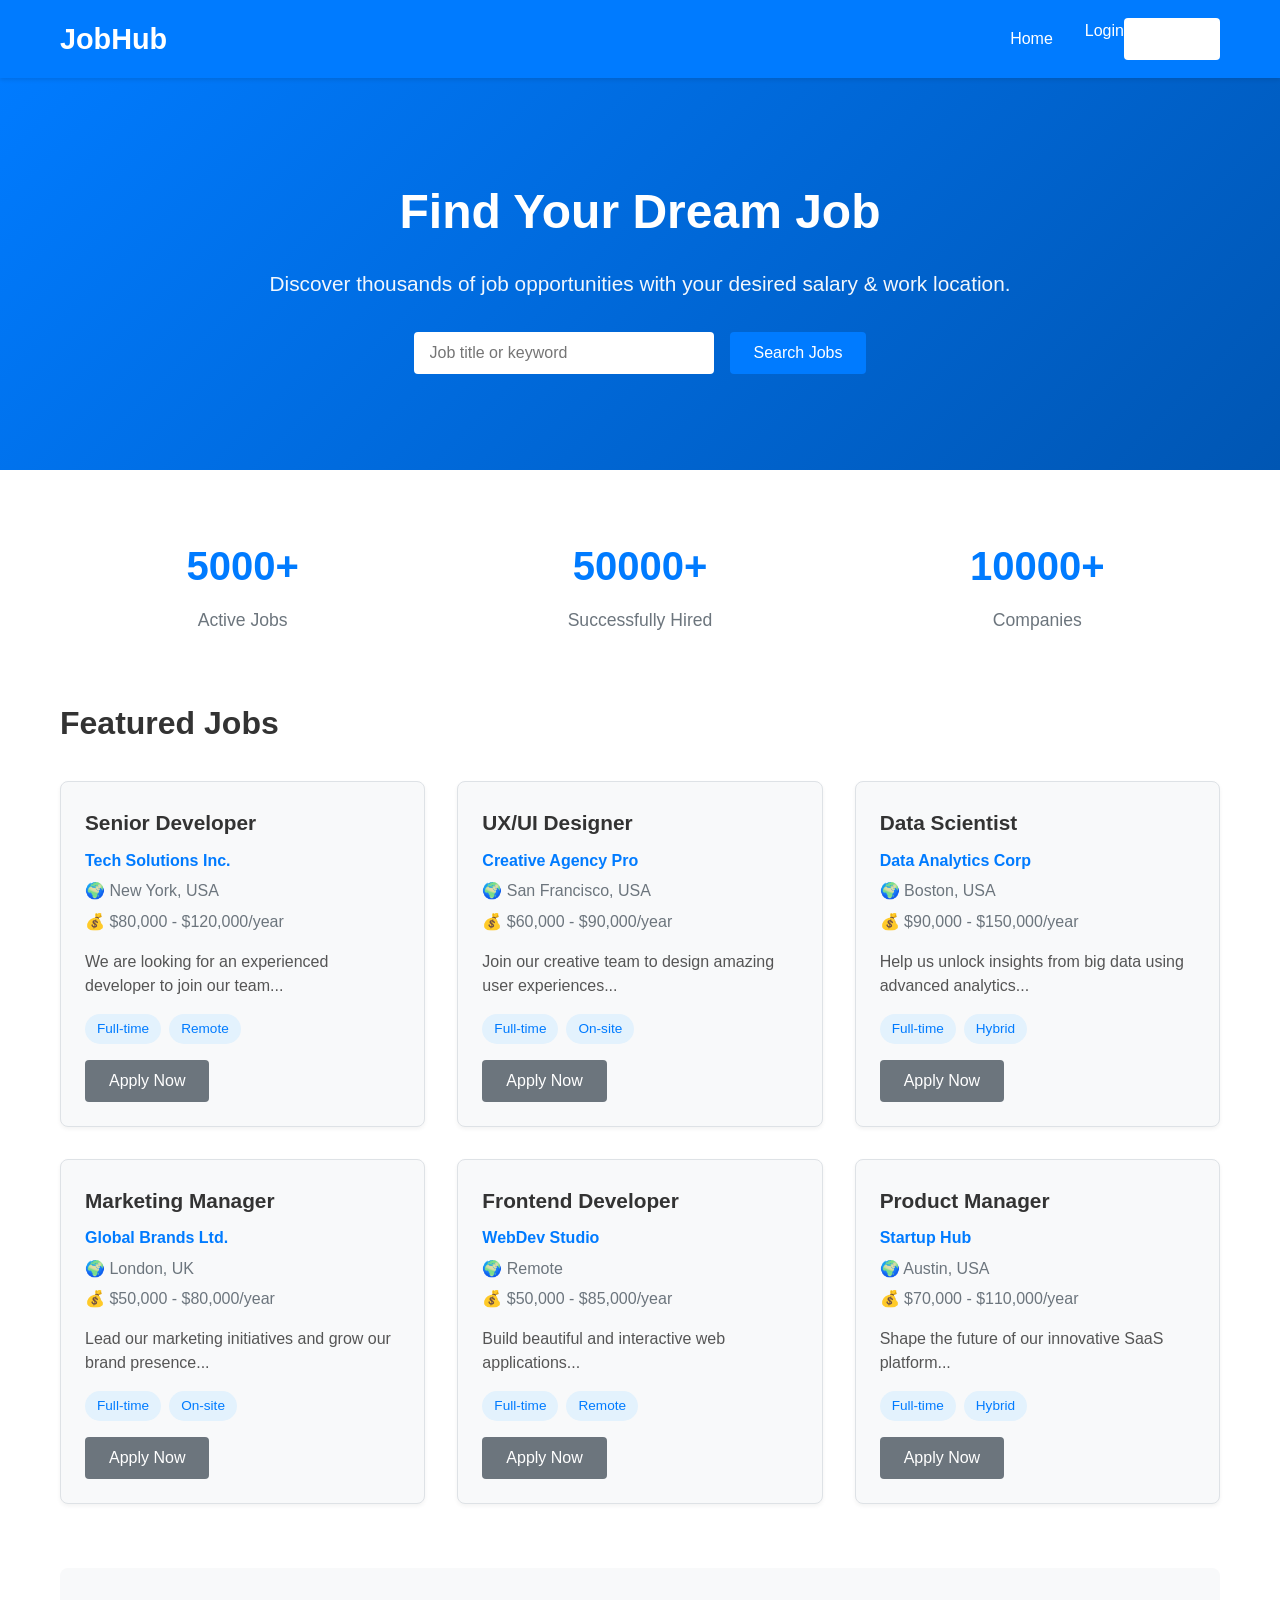
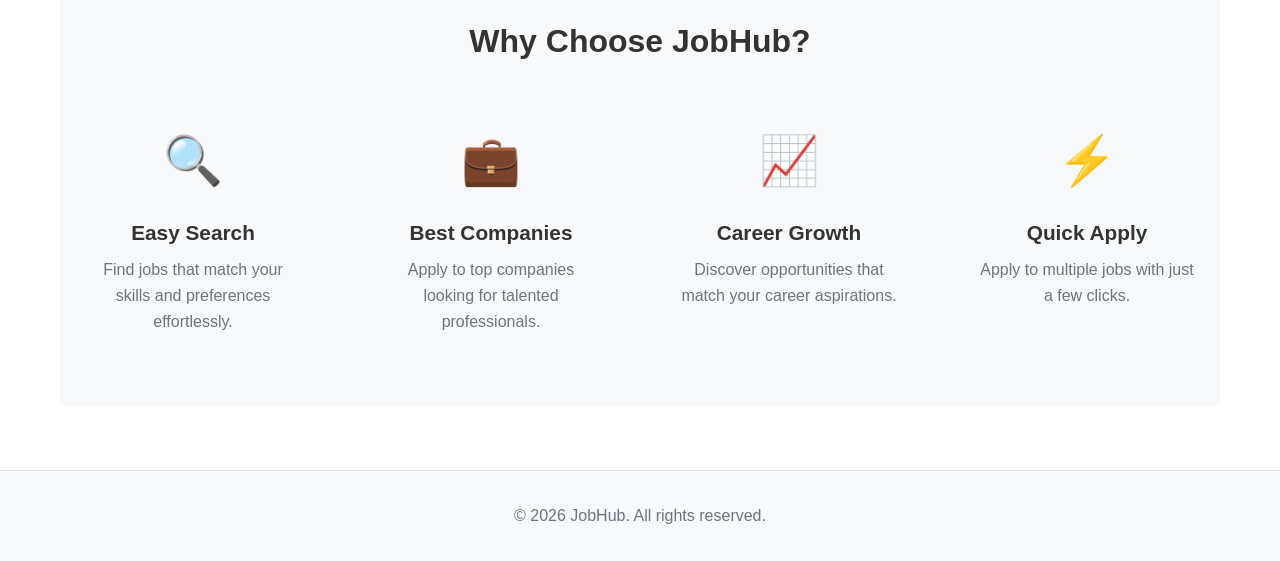
==== index.html @ 4ae569b3 "first commit" ====
<!DOCTYPE html>
<html lang="en">
<head>
    <meta charset="UTF-8">
    <meta name="viewport" content="width=device-width, initial-scale=1.0">
    <title>JobHub - Job Portal</title>
    <link rel="stylesheet" href="styles.css">
</head>
<body>
    <nav class="navbar">
        <div class="container">
            <div class="logo">JobHub</div>
            <ul class="nav-links">
                <li><a href="index.html">Home</a></li>
                <li id="nav-dashboard-section" style="display:none;">
                    <a href="employer-dashboard.html">Dashboard</a>
                </li>
                <li id="nav-user-section" style="display:none;">
                    <span id="nav-username"></span>
                    <a href="#" onclick="logout()">Logout</a>
                </li>
                <li id="nav-auth-section">
                    <a href="login.html">Login</a>
                    <a href="register.html" class="btn-register">Register</a>
                </li>
            </ul>
        </div>
    </nav>

    <div class="hero">
        <div class="hero-content" id="heroContent">
            <h1>Find Your Dream Job</h1>
            <p>Discover thousands of job opportunities with your desired salary & work location.</p>
            <div class="hero-buttons">
                <input type="text" placeholder="Job title or keyword" id="search-input">
                <button onclick="searchJobs()" class="btn btn-primary">Search Jobs</button>
            </div>
        </div>
        <div id="employerHero" style="display:none; text-align: center;">
            <div class="hero-content">
                <h1>Employer Dashboard</h1>
                <p>Manage your job postings and applications</p>
                <a href="employer-dashboard.html" class="btn btn-primary" style="display: inline-block; text-decoration: none;">Go to Dashboard</a>
            </div>
        </div>
    </div>

    <div class="container">
        <section class="stats">
            <div class="stat-item">
                <h3>5000+</h3>
                <p>Active Jobs</p>
            </div>
            <div class="stat-item">
                <h3>50000+</h3>
                <p>Successfully Hired</p>
            </div>
            <div class="stat-item">
                <h3>10000+</h3>
                <p>Companies</p>
            </div>
        </section>

        <section id="jobs" class="jobs">
            <h2>Featured Jobs</h2>
            <div class="job-listings">
                <div class="job-card">
                    <h3>Senior Developer</h3>
                    <p class="company">Tech Solutions Inc.</p>
                    <p class="location">🌍 New York, USA</p>
                    <p class="salary">💰 $80,000 - $120,000/year</p>
                    <p class="description">We are looking for an experienced developer to join our team...</p>
                    <div class="job-tags">
                        <span>Full-time</span>
                        <span>Remote</span>
                    </div>
                    <button onclick="openJobModal('Senior Developer', 'Tech Solutions Inc.', 'New York, USA', '$80,000 - $120,000/year', 'We are looking for an experienced developer to join our team. You will work on cutting-edge technologies and collaborate with a talented team of engineers. Requirements: 5+ years of experience, proficiency in JavaScript/TypeScript, experience with React or Vue.js, strong problem-solving skills.')" class="btn btn-secondary">Apply Now</button>
                </div>

                <div class="job-card">
                    <h3>UX/UI Designer</h3>
                    <p class="company">Creative Agency Pro</p>
                    <p class="location">🌍 San Francisco, USA</p>
                    <p class="salary">💰 $60,000 - $90,000/year</p>
                    <p class="description">Join our creative team to design amazing user experiences...</p>
                    <div class="job-tags">
                        <span>Full-time</span>
                        <span>On-site</span>
                    </div>
                    <button onclick="openJobModal('UX/UI Designer', 'Creative Agency Pro', 'San Francisco, USA', '$60,000 - $90,000/year', 'Join our creative team to design amazing user experiences and build beautiful interfaces. You will collaborate with product managers and developers to create intuitive designs. Requirements: 3+ years of UX/UI design experience, proficiency in Figma, strong understanding of user-centered design principles, portfolio showcasing your work.')" class="btn btn-secondary">Apply Now</button>
                </div>

                <div class="job-card">
                    <h3>Data Scientist</h3>
                    <p class="company">Data Analytics Corp</p>
                    <p class="location">🌍 Boston, USA</p>
                    <p class="salary">💰 $90,000 - $150,000/year</p>
                    <p class="description">Help us unlock insights from big data using advanced analytics...</p>
                    <div class="job-tags">
                        <span>Full-time</span>
                        <span>Hybrid</span>
                    </div>
                    <button onclick="openJobModal('Data Scientist', 'Data Analytics Corp', 'Boston, USA', '$90,000 - $150,000/year', 'Help us unlock insights from big data using advanced analytics and machine learning. You will work with large datasets to drive business decisions. Requirements: Master\'s degree in Computer Science or Statistics, proficiency in Python/R, experience with TensorFlow or PyTorch, strong SQL skills.')" class="btn btn-secondary">Apply Now</button>
                </div>

                <div class="job-card">
                    <h3>Marketing Manager</h3>
                    <p class="company">Global Brands Ltd.</p>
                    <p class="location">🌍 London, UK</p>
                    <p class="salary">💰 $50,000 - $80,000/year</p>
                    <p class="description">Lead our marketing initiatives and grow our brand presence...</p>
                    <div class="job-tags">
                        <span>Full-time</span>
                        <span>On-site</span>
                    </div>
                    <button onclick="openJobModal('Marketing Manager', 'Global Brands Ltd.', 'London, UK', '$50,000 - $80,000/year', 'Lead our marketing initiatives and grow our brand presence globally. Develop and execute marketing strategies across multiple channels. Requirements: 7+ years of marketing experience, proven track record in brand building, expertise in digital marketing, leadership experience with team management.')" class="btn btn-secondary">Apply Now</button>
                </div>

                <div class="job-card">
                    <h3>Frontend Developer</h3>
                    <p class="company">WebDev Studio</p>
                    <p class="location">🌍 Remote</p>
                    <p class="salary">💰 $50,000 - $85,000/year</p>
                    <p class="description">Build beautiful and interactive web applications...</p>
                    <div class="job-tags">
                        <span>Full-time</span>
                        <span>Remote</span>
                    </div>
                    <button onclick="openJobModal('Frontend Developer', 'WebDev Studio', 'Remote', '$50,000 - $85,000/year', 'Build beautiful and interactive web applications using modern frameworks. Work in a collaborative remote environment with a passionate team. Requirements: 3+ years of frontend development, expertise in React/Vue/Angular, responsive design knowledge, familiarity with REST APIs.')" class="btn btn-secondary">Apply Now</button>
                </div>

                <div class="job-card">
                    <h3>Product Manager</h3>
                    <p class="company">Startup Hub</p>
                    <p class="location">🌍 Austin, USA</p>
                    <p class="salary">💰 $70,000 - $110,000/year</p>
                    <p class="description">Shape the future of our innovative SaaS platform...</p>
                    <div class="job-tags">
                        <span>Full-time</span>
                        <span>Hybrid</span>
                    </div>
                    <button onclick="openJobModal('Product Manager', 'Startup Hub', 'Austin, USA', '$70,000 - $110,000/year', 'Shape the future of our innovative SaaS platform as a Product Manager. Drive product vision and strategy alongside engineering and design teams. Requirements: 5+ years of product management experience, strong analytical skills, experience with SaaS products, excellent communication abilities.')" class="btn btn-secondary">Apply Now</button>
                </div>
            </div>
        </section>

        <section class="features">
            <h2>Why Choose JobHub?</h2>
            <div class="features-grid">
                <div class="feature-item">
                    <div class="feature-icon">🔍</div>
                    <h3>Easy Search</h3>
                    <p>Find jobs that match your skills and preferences effortlessly.</p>
                </div>
                <div class="feature-item">
                    <div class="feature-icon">💼</div>
                    <h3>Best Companies</h3>
                    <p>Apply to top companies looking for talented professionals.</p>
                </div>
                <div class="feature-item">
                    <div class="feature-icon">📈</div>
                    <h3>Career Growth</h3>
                    <p>Discover opportunities that match your career aspirations.</p>
                </div>
                <div class="feature-item">
                    <div class="feature-icon">⚡</div>
                    <h3>Quick Apply</h3>
                    <p>Apply to multiple jobs with just a few clicks.</p>
                </div>
            </div>
        </section>
    </div>

    <!-- Job Details Modal -->
    <div id="jobModal" class="modal">
        <div class="modal-content">
            <span class="modal-close" onclick="closeJobModal()">&times;</span>
            <div class="modal-header">
                <h2 id="modalJobTitle"></h2>
                <p id="modalCompany" class="modal-company"></p>
            </div>
            <div class="modal-body">
                <div class="modal-details">
                    <p><strong>Location:</strong> <span id="modalLocation"></span></p>
                    <p><strong>Salary:</strong> <span id="modalSalary"></span></p>
                </div>
                <div class="modal-description">
                    <h3>Job Description</h3>
                    <p id="modalDescription"></p>
                </div>
            </div>
            <div class="modal-footer">
                <button onclick="submitJobApplication()" class="btn btn-primary">Apply Now</button>
                <button onclick="closeJobModal()" class="btn btn-secondary">Close</button>
            </div>
        </div>
    </div>

    <footer>
        <div class="container">
            <p>&copy; 2026 JobHub. All rights reserved.</p>
        </div>
    </footer>

    <script src="script.js"></script>
</body>
</html>
---- styles.css ----
* {
    margin: 0;
    padding: 0;
    box-sizing: border-box;
}

:root {
    --primary-color: #007bff;
    --secondary-color: #6c757d;
    --success-color: #28a745;
    --danger-color: #dc3545;
    --light-bg: #f8f9fa;
    --dark-text: #333;
    --border-color: #dee2e6;
}

body {
    font-family: 'Segoe UI', Tahoma, Geneva, Verdana, sans-serif;
    line-height: 1.6;
    color: var(--dark-text);
    background-color: #fff;
}

.container {
    max-width: 1200px;
    margin: 0 auto;
    padding: 0 20px;
}

/* Navbar */
.navbar {
    background-color: var(--primary-color);
    color: white;
    padding: 1rem 0;
    box-shadow: 0 2px 4px rgba(0,0,0,0.1);
    position: sticky;
    top: 0;
    z-index: 100;
}

.navbar .container {
    display: flex;
    justify-content: space-between;
    align-items: center;
}

.logo {
    font-size: 1.8rem;
    font-weight: bold;
    cursor: pointer;
}

.logo a {
    color: white;
    text-decoration: none;
}

.nav-links {
    list-style: none;
    display: flex;
    gap: 2rem;
    align-items: center;
}

.nav-links a {
    color: white;
    text-decoration: none;
    transition: opacity 0.3s;
}

.nav-links a:hover {
    opacity: 0.8;
}

.btn-register {
    background-color: white;
    color: var(--primary-color);
    padding: 0.5rem 1rem;
    border-radius: 4px;
    font-weight: bold;
}

.btn-register:hover {
    background-color: #f0f0f0;
}

/* Buttons */
.btn {
    padding: 0.75rem 1.5rem;
    border: none;
    border-radius: 4px;
    cursor: pointer;
    font-size: 1rem;
    transition: all 0.3s;
    font-weight: 500;
}

.btn-primary {
    background-color: var(--primary-color);
    color: white;
}

.btn-primary:hover {
    background-color: #0056b3;
    transform: translateY(-2px);
    box-shadow: 0 4px 8px rgba(0,123,255,0.3);
}

.btn-secondary {
    background-color: var(--secondary-color);
    color: white;
}

.btn-secondary:hover {
    background-color: #575c63;
}

.btn-block {
    width: 100%;
    display: block;
}

/* Hero Section */
.hero {
    background: linear-gradient(135deg, var(--primary-color) 0%, #0056b3 100%);
    color: white;
    padding: 6rem 0;
    text-align: center;
}

.hero-content h1 {
    font-size: 3rem;
    margin-bottom: 1rem;
}

.hero-content p {
    font-size: 1.3rem;
    margin-bottom: 2rem;
    opacity: 0.95;
}

.hero-buttons {
    display: flex;
    gap: 1rem;
    justify-content: center;
    flex-wrap: wrap;
}

.hero-buttons input {
    padding: 0.75rem 1rem;
    border: none;
    border-radius: 4px;
    width: 300px;
    font-size: 1rem;
}

/* Stats Section */
.stats {
    display: grid;
    grid-template-columns: repeat(auto-fit, minmax(200px, 1fr));
    gap: 2rem;
    margin: 4rem 0;
    text-align: center;
}

.stat-item h3 {
    font-size: 2.5rem;
    color: var(--primary-color);
    margin-bottom: 0.5rem;
}

.stat-item p {
    font-size: 1.1rem;
    color: var(--secondary-color);
}

/* Jobs Section */
.jobs {
    margin: 4rem 0;
}

.jobs h2 {
    font-size: 2rem;
    margin-bottom: 2rem;
    color: var(--dark-text);
}

.job-listings {
    display: grid;
    grid-template-columns: repeat(auto-fill, minmax(320px, 1fr));
    gap: 2rem;
}

.job-card {
    border: 1px solid var(--border-color);
    border-radius: 8px;
    padding: 1.5rem;
    background-color: var(--light-bg);
    transition: all 0.3s;
    box-shadow: 0 2px 4px rgba(0,0,0,0.05);
}

.job-card:hover {
    transform: translateY(-5px);
    box-shadow: 0 8px 16px rgba(0,0,0,0.1);
}

.job-card h3 {
    font-size: 1.3rem;
    margin-bottom: 0.5rem;
    color: var(--dark-text);
}

.job-card .company {
    font-weight: bold;
    color: var(--primary-color);
    margin-bottom: 0.3rem;
}

.job-card .location,
.job-card .salary {
    color: var(--secondary-color);
    margin-bottom: 0.3rem;
}

.job-card .description {
    margin: 1rem 0;
    color: #555;
    line-height: 1.5;
}

.job-tags {
    display: flex;
    gap: 0.5rem;
    flex-wrap: wrap;
    margin: 1rem 0;
}

.job-tags span {
    background-color: #e3f2fd;
    color: var(--primary-color);
    padding: 0.25rem 0.75rem;
    border-radius: 20px;
    font-size: 0.85rem;
}

/* Features Section */
.features {
    margin: 4rem 0;
    padding: 3rem 0;
    background-color: var(--light-bg);
    border-radius: 8px;
    text-align: center;
}

.features h2 {
    font-size: 2rem;
    margin-bottom: 2rem;
}

.features-grid {
    display: grid;
    grid-template-columns: repeat(auto-fit, minmax(250px, 1fr));
    gap: 2rem;
}

.feature-item {
    padding: 1.5rem;
}

.feature-icon {
    font-size: 3rem;
    margin-bottom: 1rem;
}

.feature-item h3 {
    font-size: 1.3rem;
    margin-bottom: 0.5rem;
}

.feature-item p {
    color: var(--secondary-color);
}

/* Auth Container */
.auth-container {
    display: flex;
    justify-content: center;
    align-items: center;
    min-height: calc(100vh - 200px);
    padding: 2rem 0;
}

.auth-box {
    background-color: white;
    border: 1px solid var(--border-color);
    border-radius: 8px;
    padding: 2rem;
    width: 100%;
    max-width: 400px;
    box-shadow: 0 4px 12px rgba(0,0,0,0.1);
}

.auth-box h2 {
    text-align: center;
    margin-bottom: 2rem;
    color: var(--primary-color);
}

.form-group {
    margin-bottom: 1.5rem;
}

.form-group label {
    display: block;
    margin-bottom: 0.5rem;
    font-weight: 500;
    color: var(--dark-text);
}

.form-group input,
.form-group select {
    width: 100%;
    padding: 0.75rem;
    border: 1px solid var(--border-color);
    border-radius: 4px;
    font-size: 1rem;
    transition: border-color 0.3s;
}

.form-group input:focus,
.form-group select:focus {
    outline: none;
    border-color: var(--primary-color);
    box-shadow: 0 0 0 3px rgba(0,123,255,0.1);
}

.auth-link {
    text-align: center;
    margin-top: 1.5rem;
    color: var(--secondary-color);
}

.auth-link a {
    color: var(--primary-color);
    text-decoration: none;
    font-weight: bold;
}

.auth-link a:hover {
    text-decoration: underline;
}

/* Messages */
.error-message {
    background-color: #f8d7da;
    border: 1px solid #f5c6cb;
    color: #721c24;
    padding: 0.75rem;
    border-radius: 4px;
    margin-top: 1rem;
}

.success-message {
    background-color: #d4edda;
    border: 1px solid #c3e6cb;
    color: #155724;
    padding: 0.75rem;
    border-radius: 4px;
    margin-top: 1rem;
}

/* Footer */
footer {
    background-color: var(--light-bg);
    border-top: 1px solid var(--border-color);
    padding: 2rem 0;
    text-align: center;
    color: var(--secondary-color);
    margin-top: 4rem;
}

/* Modal */
.modal {
    display: none;
    position: fixed;
    z-index: 1000;
    left: 0;
    top: 0;
    width: 100%;
    height: 100%;
    background-color: rgba(0, 0, 0, 0.5);
    animation: fadeIn 0.3s;
}

@keyframes fadeIn {
    from { opacity: 0; }
    to { opacity: 1; }
}

.modal.show {
    display: flex;
    justify-content: center;
    align-items: center;
}

.modal-content {
    background-color: white;
    border-radius: 8px;
    width: 90%;
    max-width: 600px;
    box-shadow: 0 8px 32px rgba(0, 0, 0, 0.2);
    position: relative;
    animation: slideIn 0.3s;
}

@keyframes slideIn {
    from {
        transform: translateY(-50px);
        opacity: 0;
    }
    to {
        transform: translateY(0);
        opacity: 1;
    }
}

.modal-close {
    position: absolute;
    right: 20px;
    top: 15px;
    font-size: 2rem;
    font-weight: bold;
    color: var(--secondary-color);
    cursor: pointer;
    transition: color 0.3s;
}

.modal-close:hover {
    color: var(--dark-text);
}

.modal-header {
    background: linear-gradient(135deg, var(--primary-color) 0%, #0056b3 100%);
    color: white;
    padding: 2rem;
    border-radius: 8px 8px 0 0;
}

.modal-header h2 {
    margin: 0 0 0.5rem 0;
    font-size: 1.8rem;
}

.modal-company {
    margin: 0;
    font-weight: bold;
    opacity: 0.9;
}

.modal-body {
    padding: 2rem;
}

.modal-details {
    background-color: var(--light-bg);
    padding: 1rem;
    border-radius: 4px;
    margin-bottom: 1.5rem;
}

.modal-details p {
    margin: 0.5rem 0;
    font-size: 1rem;
}

.modal-description h3 {
    margin-top: 0;
    color: var(--dark-text);
}

.modal-description p {
    line-height: 1.8;
    color: #555;
}

.modal-footer {
    display: flex;
    gap: 1rem;
    padding: 0 2rem 2rem 2rem;
    justify-content: flex-end;
}

.modal-footer .btn {
    flex: 1;
    max-width: 200px;
}

/* Employer Dashboard */
.dashboard-header {
    display: flex;
    justify-content: space-between;
    align-items: center;
    margin: 2rem 0;
    padding-bottom: 1rem;
    border-bottom: 2px solid var(--border-color);
}

.dashboard-header h1 {
    margin: 0;
    color: var(--primary-color);
}

.dashboard-stats {
    display: grid;
    grid-template-columns: repeat(auto-fit, minmax(200px, 1fr));
    gap: 1.5rem;
    margin: 2rem 0;
}

.stat-card {
    background: linear-gradient(135deg, var(--primary-color) 0%, #0056b3 100%);
    color: white;
    padding: 1.5rem;
    border-radius: 8px;
    box-shadow: 0 4px 12px rgba(0,123,255,0.2);
}

.stat-card h3 {
    margin: 0 0 0.5rem 0;
    font-size: 0.9rem;
    opacity: 0.9;
}

.stat-number {
    font-size: 2.5rem;
    font-weight: bold;
    margin: 0;
}

.tabs {
    display: flex;
    gap: 0;
    border-bottom: 2px solid var(--border-color);
    margin: 2rem 0 1rem 0;
}

.tab-button {
    padding: 1rem 1.5rem;
    border: none;
    background: none;
    cursor: pointer;
    font-size: 1rem;
    color: var(--secondary-color);
    border-bottom: 3px solid transparent;
    transition: all 0.3s;
    font-weight: 500;
}

.tab-button:hover {
    color: var(--primary-color);
}

.tab-button.active {
    color: var(--primary-color);
    border-bottom-color: var(--primary-color);
}

.tab-content {
    display: none;
}

.tab-content.active {
    display: block;
}

.tab-content h2 {
    margin-bottom: 1.5rem;
    color: var(--dark-text);
}

/* Jobs Table */
.jobs-table {
    width: 100%;
    border-collapse: collapse;
    background: white;
    border-radius: 8px;
    overflow: hidden;
    box-shadow: 0 2px 8px rgba(0,0,0,0.1);
}

.jobs-table thead {
    background-color: var(--light-bg);
    border-bottom: 2px solid var(--border-color);
}

.jobs-table th {
    padding: 1rem;
    text-align: left;
    font-weight: 600;
    color: var(--dark-text);
}

.jobs-table td {
    padding: 1rem;
    border-bottom: 1px solid var(--border-color);
}

.jobs-table tbody tr:hover {
    background-color: #fafafa;
}

.badge {
    background-color: var(--primary-color);
    color: white;
    padding: 0.25rem 0.75rem;
    border-radius: 20px;
    font-size: 0.85rem;
    font-weight: bold;
}

.btn-small {
    padding: 0.4rem 0.8rem;
    font-size: 0.85rem;
    border: none;
    border-radius: 4px;
    background-color: var(--primary-color);
    color: white;
    cursor: pointer;
    transition: all 0.3s;
    margin-right: 0.5rem;
}

.btn-small:hover {
    background-color: #0056b3;
    transform: translateY(-2px);
}

.btn-small.btn-danger {
    background-color: var(--danger-color);
}

.btn-small.btn-danger:hover {
    background-color: #c82333;
}

/* Applications List */
.applications-list {
    display: grid;
    grid-template-columns: repeat(auto-fill, minmax(350px, 1fr));
    gap: 1.5rem;
}

.application-card {
    border: 1px solid var(--border-color);
    border-radius: 8px;
    padding: 1.5rem;
    background-color: white;
    box-shadow: 0 2px 8px rgba(0,0,0,0.05);
    transition: all 0.3s;
}

.application-card:hover {
    box-shadow: 0 8px 16px rgba(0,0,0,0.1);
    transform: translateY(-2px);
}

.application-card.status-accepted {
    border-left: 5px solid var(--success-color);
}

.application-card.status-rejected {
    border-left: 5px solid var(--danger-color);
}

.application-card.status-pending {
    border-left: 5px solid #ffc107;
}

.app-header {
    display: flex;
    justify-content: space-between;
    align-items: center;
    margin-bottom: 1rem;
    border-bottom: 1px solid var(--border-color);
    padding-bottom: 1rem;
}

.app-header h3 {
    margin: 0;
    font-size: 1.2rem;
}

.app-status {
    padding: 0.25rem 0.75rem;
    border-radius: 20px;
    font-size: 0.85rem;
    font-weight: bold;
    text-transform: capitalize;
}

.status-pending {
    background-color: #ffc10726;
    color: #ff9800;
}

.status-accepted {
    background-color: #28a74526;
    color: var(--success-color);
}

.status-rejected {
    background-color: #dc354526;
    color: var(--danger-color);
}

.app-details {
    margin-bottom: 1rem;
}

.app-details p {
    margin: 0.5rem 0;
    color: #555;
}

.applicant-info {
    background-color: var(--light-bg);
    padding: 1.5rem;
    border-radius: 8px;
    margin-bottom: 1.5rem;
}

.applicant-info p {
    margin: 0.75rem 0;
    border-bottom: 1px solid var(--border-color);
    padding-bottom: 0.75rem;
}

.applicant-info p:last-child {
    border-bottom: none;
}

.btn-success {
    background-color: var(--success-color);
}

.btn-success:hover {
    background-color: #218838;
}

.btn-danger {
    background-color: var(--danger-color);
}

.btn-danger:hover {
    background-color: #c82333;
}

.empty-message {
    text-align: center;
    color: var(--secondary-color);
    padding: 2rem;
    background-color: var(--light-bg);
    border-radius: 8px;
    font-size: 1rem;
}

.empty-message a {
    color: var(--primary-color);
    text-decoration: none;
    font-weight: bold;
}

.empty-message a:hover {
    text-decoration: underline;
}

/* Responsive */
@media (max-width: 768px) {
    .nav-links {
        gap: 1rem;
        flex-wrap: wrap;
    }

    .hero-content h1 {
        font-size: 2rem;
    }

    .hero-buttons {
        flex-direction: column;
    }

    .hero-buttons input {
        width: 100%;
    }

    .job-listings {
        grid-template-columns: 1fr;
    }

    .stats {
        grid-template-columns: 1fr;
    }

    .tabs {
        flex-direction: column;
    }

    .tab-button {
        width: 100%;
    }

    .jobs-table {
        overflow-x: auto;
    }

    .applications-list {
        grid-template-columns: 1fr;
    }
}
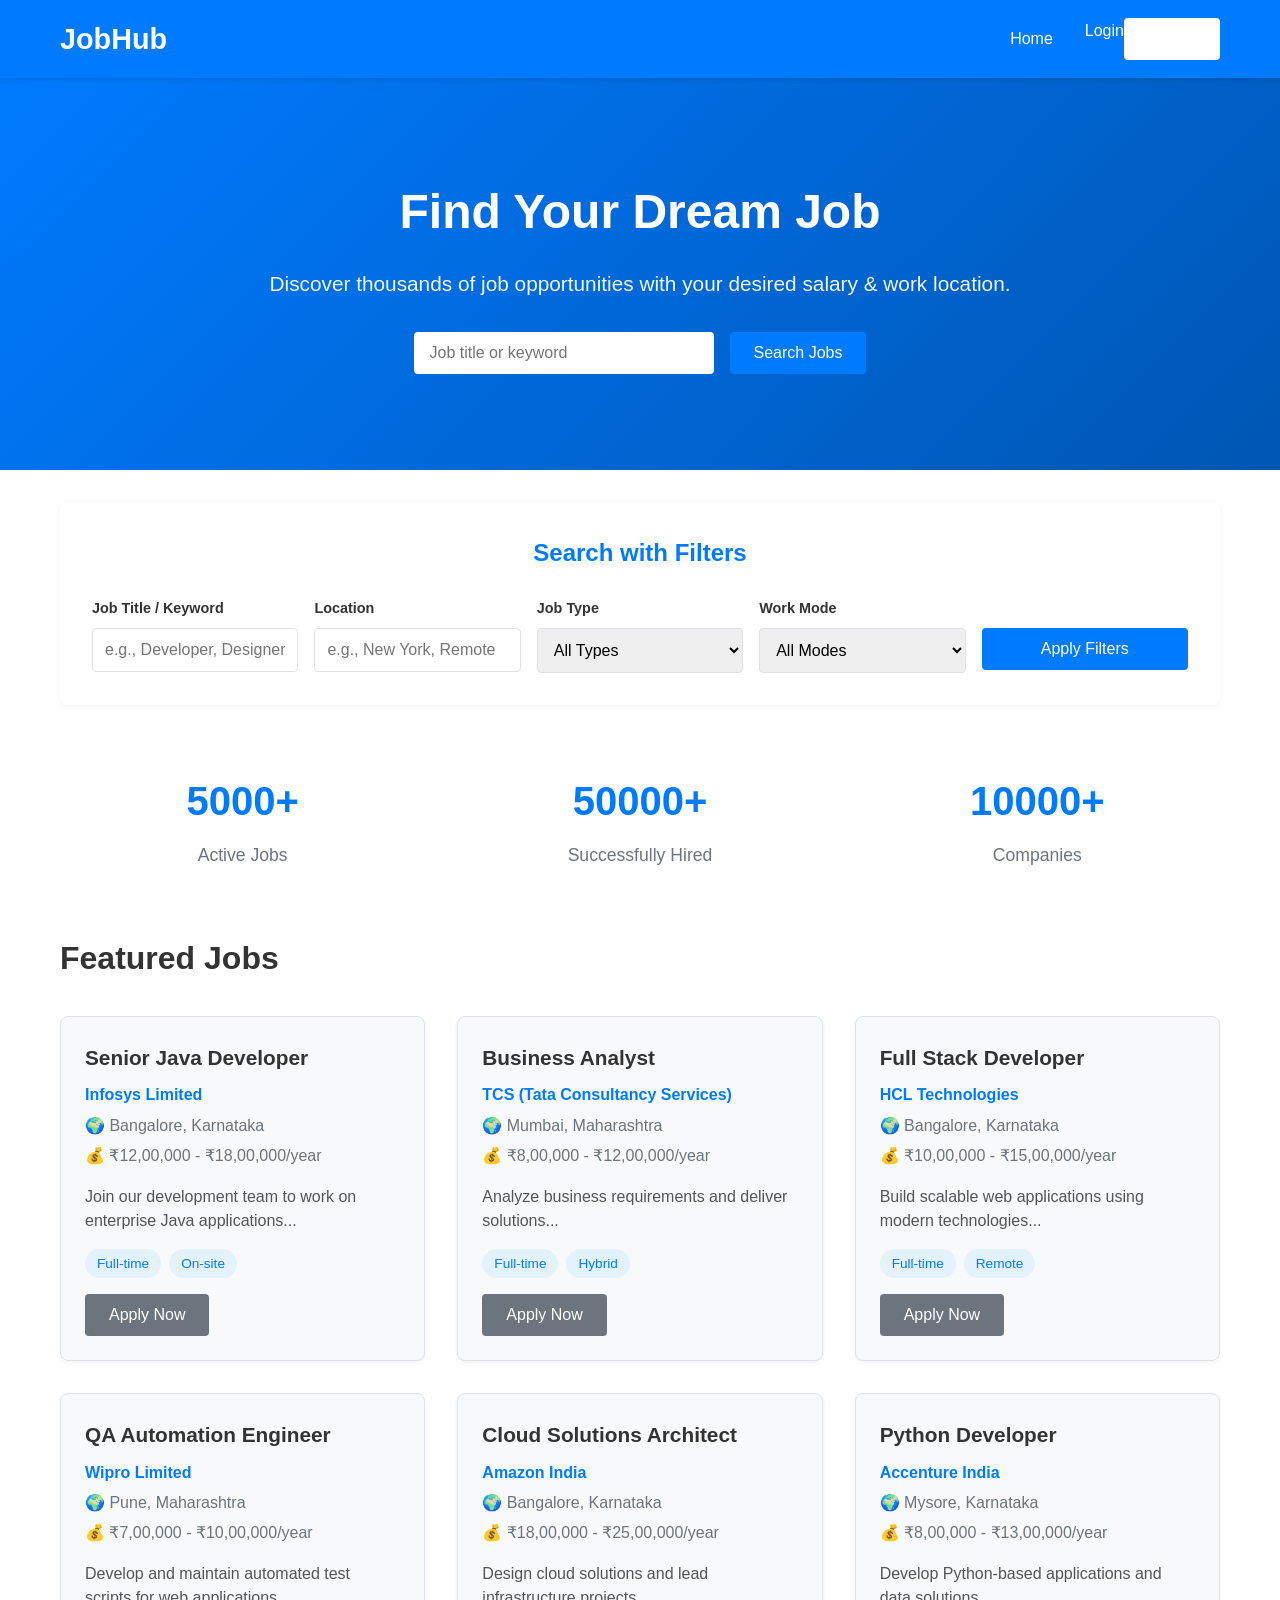
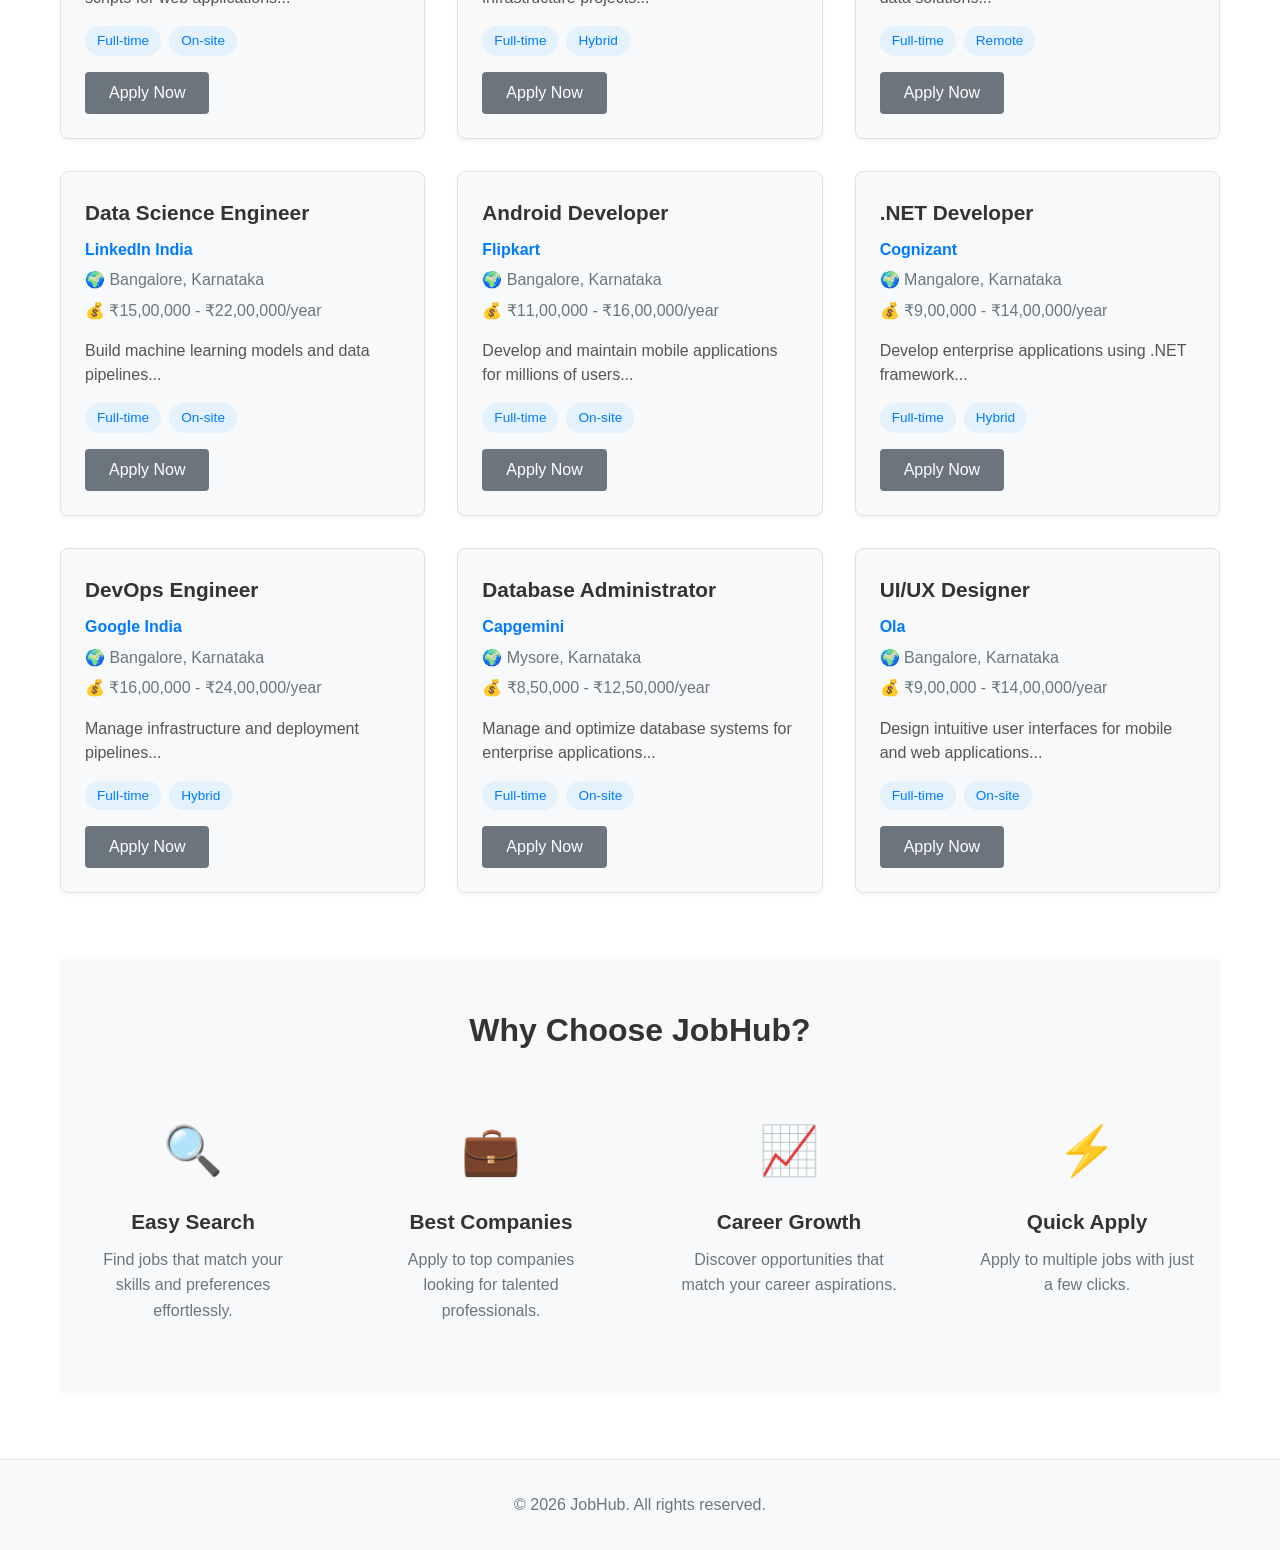
==== commit 690a7d0e: "ff" ====
--- a/index.html
+++ b/index.html
@@ -46,6 +46,45 @@
     </div>
 
     <div class="container">
+        <section class="search-filters">
+            <h2>Search with Filters</h2>
+            <div class="filters-grid">
+                <div class="filter-item">
+                    <label for="filterKeyword">Job Title / Keyword</label>
+                    <input type="text" id="filterKeyword" placeholder="e.g., Developer, Designer">
+                </div>
+                <div class="filter-item">
+                    <label for="filterLocation">Location</label>
+                    <input type="text" id="filterLocation" placeholder="e.g., New York, Remote">
+                </div>
+                <div class="filter-item">
+                    <label for="filterJobType">Job Type</label>
+                    <select id="filterJobType">
+                        <option value="">All Types</option>
+                        <option value="Full-time">Full-time</option>
+                        <option value="Part-time">Part-time</option>
+                        <option value="Contract">Contract</option>
+                        <option value="Freelance">Freelance</option>
+                    </select>
+                </div>
+                <div class="filter-item">
+                    <label for="filterWorkMode">Work Mode</label>
+                    <select id="filterWorkMode">
+                        <option value="">All Modes</option>
+                        <option value="Remote">Remote</option>
+                        <option value="On-site">On-site</option>
+                        <option value="Hybrid">Hybrid</option>
+                    </select>
+                </div>
+                <div class="filter-item">
+                    <label>&nbsp;</label>
+                    <button onclick="advancedSearch()" class="btn btn-primary btn-block">Apply Filters</button>
+                </div>
+            </div>
+        </section>
+    </div>
+
+    <div class="container">
         <section class="stats">
             <div class="stat-item">
                 <h3>5000+</h3>
@@ -65,81 +104,159 @@
             <h2>Featured Jobs</h2>
             <div class="job-listings">
                 <div class="job-card">
-                    <h3>Senior Developer</h3>
-                    <p class="company">Tech Solutions Inc.</p>
-                    <p class="location">🌍 New York, USA</p>
-                    <p class="salary">💰 $80,000 - $120,000/year</p>
-                    <p class="description">We are looking for an experienced developer to join our team...</p>
+                    <h3>Senior Java Developer</h3>
+                    <p class="company">Infosys Limited</p>
+                    <p class="location">🌍 Bangalore, Karnataka</p>
+                    <p class="salary">💰 ₹12,00,000 - ₹18,00,000/year</p>
+                    <p class="description">Join our development team to work on enterprise Java applications...</p>
+                    <div class="job-tags">
+                        <span>Full-time</span>
+                        <span>On-site</span>
+                    </div>
+                    <button onclick="openJobModal('Senior Java Developer', 'Infosys Limited', 'Bangalore, Karnataka', '₹12,00,000 - ₹18,00,000/year', 'Join our development team to work on enterprise Java applications. Collaborate with global teams on innovative solutions. Requirements: 5+ years of Java experience, Spring Boot expertise, microservices architecture knowledge, strong problem-solving skills.')" class="btn btn-secondary">Apply Now</button>
+                </div>
+
+                <div class="job-card">
+                    <h3>Business Analyst</h3>
+                    <p class="company">TCS (Tata Consultancy Services)</p>
+                    <p class="location">🌍 Mumbai, Maharashtra</p>
+                    <p class="salary">💰 ₹8,00,000 - ₹12,00,000/year</p>
+                    <p class="description">Analyze business requirements and deliver solutions...</p>
+                    <div class="job-tags">
+                        <span>Full-time</span>
+                        <span>Hybrid</span>
+                    </div>
+                    <button onclick="openJobModal('Business Analyst', 'TCS (Tata Consultancy Services)', 'Mumbai, Maharashtra', '₹8,00,000 - ₹12,00,000/year', 'Analyze business requirements and deliver effective IT solutions. Work with cross-functional teams in an Agile environment. Requirements: 3+ years of BA experience, strong communication skills, experience with JIRA, SQL knowledge, excellent analytical abilities.')" class="btn btn-secondary">Apply Now</button>
+                </div>
+
+                <div class="job-card">
+                    <h3>Full Stack Developer</h3>
+                    <p class="company">HCL Technologies</p>
+                    <p class="location">🌍 Bangalore, Karnataka</p>
+                    <p class="salary">💰 ₹10,00,000 - ₹15,00,000/year</p>
+                    <p class="description">Build scalable web applications using modern technologies...</p>
                     <div class="job-tags">
                         <span>Full-time</span>
                         <span>Remote</span>
                     </div>
-                    <button onclick="openJobModal('Senior Developer', 'Tech Solutions Inc.', 'New York, USA', '$80,000 - $120,000/year', 'We are looking for an experienced developer to join our team. You will work on cutting-edge technologies and collaborate with a talented team of engineers. Requirements: 5+ years of experience, proficiency in JavaScript/TypeScript, experience with React or Vue.js, strong problem-solving skills.')" class="btn btn-secondary">Apply Now</button>
-                </div>
-
-                <div class="job-card">
-                    <h3>UX/UI Designer</h3>
-                    <p class="company">Creative Agency Pro</p>
-                    <p class="location">🌍 San Francisco, USA</p>
-                    <p class="salary">💰 $60,000 - $90,000/year</p>
-                    <p class="description">Join our creative team to design amazing user experiences...</p>
-                    <div class="job-tags">
-                        <span>Full-time</span>
-                        <span>On-site</span>
-                    </div>
-                    <button onclick="openJobModal('UX/UI Designer', 'Creative Agency Pro', 'San Francisco, USA', '$60,000 - $90,000/year', 'Join our creative team to design amazing user experiences and build beautiful interfaces. You will collaborate with product managers and developers to create intuitive designs. Requirements: 3+ years of UX/UI design experience, proficiency in Figma, strong understanding of user-centered design principles, portfolio showcasing your work.')" class="btn btn-secondary">Apply Now</button>
-                </div>
-
-                <div class="job-card">
-                    <h3>Data Scientist</h3>
-                    <p class="company">Data Analytics Corp</p>
-                    <p class="location">🌍 Boston, USA</p>
-                    <p class="salary">💰 $90,000 - $150,000/year</p>
-                    <p class="description">Help us unlock insights from big data using advanced analytics...</p>
+                    <button onclick="openJobModal('Full Stack Developer', 'HCL Technologies', 'Bangalore, Karnataka', '₹10,00,000 - ₹15,00,000/year', 'Build scalable web applications using React, Node.js, and Cloud technologies. Work on innovative projects with a talented team. Requirements: 4+ years of full stack experience, expertise in React and Node.js, AWS/Azure knowledge, REST API development experience.')" class="btn btn-secondary">Apply Now</button>
+                </div>
+
+                <div class="job-card">
+                    <h3>QA Automation Engineer</h3>
+                    <p class="company">Wipro Limited</p>
+                    <p class="location">🌍 Pune, Maharashtra</p>
+                    <p class="salary">💰 ₹7,00,000 - ₹10,00,000/year</p>
+                    <p class="description">Develop and maintain automated test scripts for web applications...</p>
+                    <div class="job-tags">
+                        <span>Full-time</span>
+                        <span>On-site</span>
+                    </div>
+                    <button onclick="openJobModal('QA Automation Engineer', 'Wipro Limited', 'Pune, Maharashtra', '₹7,00,000 - ₹10,00,000/year', 'Develop and maintain automated test scripts for web and mobile applications. Ensure quality standards and reduce manual testing efforts. Requirements: 3+ years of QA automation, expertise in Selenium and TestNG, strong Java programming, Agile experience.')" class="btn btn-secondary">Apply Now</button>
+                </div>
+
+                <div class="job-card">
+                    <h3>Cloud Solutions Architect</h3>
+                    <p class="company">Amazon India</p>
+                    <p class="location">🌍 Bangalore, Karnataka</p>
+                    <p class="salary">💰 ₹18,00,000 - ₹25,00,000/year</p>
+                    <p class="description">Design cloud solutions and lead infrastructure projects...</p>
                     <div class="job-tags">
                         <span>Full-time</span>
                         <span>Hybrid</span>
                     </div>
-                    <button onclick="openJobModal('Data Scientist', 'Data Analytics Corp', 'Boston, USA', '$90,000 - $150,000/year', 'Help us unlock insights from big data using advanced analytics and machine learning. You will work with large datasets to drive business decisions. Requirements: Master\'s degree in Computer Science or Statistics, proficiency in Python/R, experience with TensorFlow or PyTorch, strong SQL skills.')" class="btn btn-secondary">Apply Now</button>
-                </div>
-
-                <div class="job-card">
-                    <h3>Marketing Manager</h3>
-                    <p class="company">Global Brands Ltd.</p>
-                    <p class="location">🌍 London, UK</p>
-                    <p class="salary">💰 $50,000 - $80,000/year</p>
-                    <p class="description">Lead our marketing initiatives and grow our brand presence...</p>
-                    <div class="job-tags">
-                        <span>Full-time</span>
-                        <span>On-site</span>
-                    </div>
-                    <button onclick="openJobModal('Marketing Manager', 'Global Brands Ltd.', 'London, UK', '$50,000 - $80,000/year', 'Lead our marketing initiatives and grow our brand presence globally. Develop and execute marketing strategies across multiple channels. Requirements: 7+ years of marketing experience, proven track record in brand building, expertise in digital marketing, leadership experience with team management.')" class="btn btn-secondary">Apply Now</button>
-                </div>
-
-                <div class="job-card">
-                    <h3>Frontend Developer</h3>
-                    <p class="company">WebDev Studio</p>
-                    <p class="location">🌍 Remote</p>
-                    <p class="salary">💰 $50,000 - $85,000/year</p>
-                    <p class="description">Build beautiful and interactive web applications...</p>
+                    <button onclick="openJobModal('Cloud Solutions Architect', 'Amazon India', 'Bangalore, Karnataka', '₹18,00,000 - ₹25,00,000/year', 'Design and implement cloud solutions for enterprise clients. Lead architecture decisions and mentor junior architects. Requirements: 7+ years of cloud experience, AWS/Azure expertise, strong system design skills, excellent leadership abilities.')" class="btn btn-secondary">Apply Now</button>
+                </div>
+
+                <div class="job-card">
+                    <h3>Python Developer</h3>
+                    <p class="company">Accenture India</p>
+                    <p class="location">🌍 Mysore, Karnataka</p>
+                    <p class="salary">💰 ₹8,00,000 - ₹13,00,000/year</p>
+                    <p class="description">Develop Python-based applications and data solutions...</p>
                     <div class="job-tags">
                         <span>Full-time</span>
                         <span>Remote</span>
                     </div>
-                    <button onclick="openJobModal('Frontend Developer', 'WebDev Studio', 'Remote', '$50,000 - $85,000/year', 'Build beautiful and interactive web applications using modern frameworks. Work in a collaborative remote environment with a passionate team. Requirements: 3+ years of frontend development, expertise in React/Vue/Angular, responsive design knowledge, familiarity with REST APIs.')" class="btn btn-secondary">Apply Now</button>
-                </div>
-
-                <div class="job-card">
-                    <h3>Product Manager</h3>
-                    <p class="company">Startup Hub</p>
-                    <p class="location">🌍 Austin, USA</p>
-                    <p class="salary">💰 $70,000 - $110,000/year</p>
-                    <p class="description">Shape the future of our innovative SaaS platform...</p>
+                    <button onclick="openJobModal('Python Developer', 'Accenture India', 'Mysore, Karnataka', '₹8,00,000 - ₹13,00,000/year', 'Develop Python-based applications and data analytics solutions. Work with AI/ML teams on cutting-edge projects. Requirements: 3+ years of Python experience, Django/Flask knowledge, data analysis skills, strong debugging abilities.')" class="btn btn-secondary">Apply Now</button>
+                </div>
+
+                <div class="job-card">
+                    <h3>Data Science Engineer</h3>
+                    <p class="company">LinkedIn India</p>
+                    <p class="location">🌍 Bangalore, Karnataka</p>
+                    <p class="salary">💰 ₹15,00,000 - ₹22,00,000/year</p>
+                    <p class="description">Build machine learning models and data pipelines...</p>
+                    <div class="job-tags">
+                        <span>Full-time</span>
+                        <span>On-site</span>
+                    </div>
+                    <button onclick="openJobModal('Data Science Engineer', 'LinkedIn India', 'Bangalore, Karnataka', '₹15,00,000 - ₹22,00,000/year', 'Build machine learning models and data pipelines for our platform. Work with big data technologies and statistical analysis. Requirements: 4+ years of data science experience, proficiency in Python/R, Spark knowledge, strong mathematics background.')" class="btn btn-secondary">Apply Now</button>
+                </div>
+
+                <div class="job-card">
+                    <h3>Android Developer</h3>
+                    <p class="company">Flipkart</p>
+                    <p class="location">🌍 Bangalore, Karnataka</p>
+                    <p class="salary">💰 ₹11,00,000 - ₹16,00,000/year</p>
+                    <p class="description">Develop and maintain mobile applications for millions of users...</p>
+                    <div class="job-tags">
+                        <span>Full-time</span>
+                        <span>On-site</span>
+                    </div>
+                    <button onclick="openJobModal('Android Developer', 'Flipkart', 'Bangalore, Karnataka', '₹11,00,000 - ₹16,00,000/year', 'Develop and maintain Android applications for our e-commerce platform. Work with cutting-edge technologies and large-scale systems. Requirements: 4+ years of Android development, Kotlin/Java expertise, UI/UX knowledge, performance optimization skills.')" class="btn btn-secondary">Apply Now</button>
+                </div>
+
+                <div class="job-card">
+                    <h3>.NET Developer</h3>
+                    <p class="company">Cognizant</p>
+                    <p class="location">🌍 Mangalore, Karnataka</p>
+                    <p class="salary">💰 ₹9,00,000 - ₹14,00,000/year</p>
+                    <p class="description">Develop enterprise applications using .NET framework...</p>
                     <div class="job-tags">
                         <span>Full-time</span>
                         <span>Hybrid</span>
                     </div>
-                    <button onclick="openJobModal('Product Manager', 'Startup Hub', 'Austin, USA', '$70,000 - $110,000/year', 'Shape the future of our innovative SaaS platform as a Product Manager. Drive product vision and strategy alongside engineering and design teams. Requirements: 5+ years of product management experience, strong analytical skills, experience with SaaS products, excellent communication abilities.')" class="btn btn-secondary">Apply Now</button>
+                    <button onclick="openJobModal('.NET Developer', 'Cognizant', 'Mangalore, Karnataka', '₹9,00,000 - ₹14,00,000/year', 'Develop enterprise applications using .NET and C#. Work on international projects with diverse teams. Requirements: 3+ years of .NET experience, C# proficiency, SQL Server knowledge, MVC framework expertise.')" class="btn btn-secondary">Apply Now</button>
+                </div>
+
+                <div class="job-card">
+                    <h3>DevOps Engineer</h3>
+                    <p class="company">Google India</p>
+                    <p class="location">🌍 Bangalore, Karnataka</p>
+                    <p class="salary">💰 ₹16,00,000 - ₹24,00,000/year</p>
+                    <p class="description">Manage infrastructure and deployment pipelines...</p>
+                    <div class="job-tags">
+                        <span>Full-time</span>
+                        <span>Hybrid</span>
+                    </div>
+                    <button onclick="openJobModal('DevOps Engineer', 'Google India', 'Bangalore, Karnataka', '₹16,00,000 - ₹24,00,000/year', 'Manage infrastructure, deployment pipelines, and cloud systems. Work on high-scale distributed systems. Requirements: 5+ years of DevOps experience, Kubernetes expertise, Docker proficiency, CI/CD pipeline knowledge.')" class="btn btn-secondary">Apply Now</button>
+                </div>
+
+                <div class="job-card">
+                    <h3>Database Administrator</h3>
+                    <p class="company">Capgemini</p>
+                    <p class="location">🌍 Mysore, Karnataka</p>
+                    <p class="salary">💰 ₹8,50,000 - ₹12,50,000/year</p>
+                    <p class="description">Manage and optimize database systems for enterprise applications...</p>
+                    <div class="job-tags">
+                        <span>Full-time</span>
+                        <span>On-site</span>
+                    </div>
+                    <button onclick="openJobModal('Database Administrator', 'Capgemini', 'Mysore, Karnataka', '₹8,50,000 - ₹12,50,000/year', 'Manage and optimize database systems for enterprise applications. Ensure data security and system performance. Requirements: 4+ years of DBA experience, strong SQL knowledge, Oracle/MySQL expertise, backup/recovery skills.')" class="btn btn-secondary">Apply Now</button>
+                </div>
+
+                <div class="job-card">
+                    <h3>UI/UX Designer</h3>
+                    <p class="company">Ola</p>
+                    <p class="location">🌍 Bangalore, Karnataka</p>
+                    <p class="salary">💰 ₹9,00,000 - ₹14,00,000/year</p>
+                    <p class="description">Design intuitive user interfaces for mobile and web applications...</p>
+                    <div class="job-tags">
+                        <span>Full-time</span>
+                        <span>On-site</span>
+                    </div>
+                    <button onclick="openJobModal('UI/UX Designer', 'Ola', 'Bangalore, Karnataka', '₹9,00,000 - ₹14,00,000/year', 'Design intuitive user interfaces for our mobile and web platforms. Collaborate with product and engineering teams. Requirements: 3+ years of UI/UX experience, Figma/Adobe XD proficiency, strong design principles, user research skills.')" class="btn btn-secondary">Apply Now</button>
                 </div>
             </div>
         </section>
--- a/styles.css
+++ b/styles.css
@@ -391,6 +391,7 @@
     height: 100%;
     background-color: rgba(0, 0, 0, 0.5);
     animation: fadeIn 0.3s;
+    overflow: auto;
 }
 
 @keyframes fadeIn {
@@ -402,16 +403,20 @@
     display: flex;
     justify-content: center;
     align-items: center;
+    padding: 20px;
 }
 
 .modal-content {
     background-color: white;
     border-radius: 8px;
-    width: 90%;
+    width: 100%;
     max-width: 600px;
+    max-height: calc(100vh - 40px);
     box-shadow: 0 8px 32px rgba(0, 0, 0, 0.2);
     position: relative;
     animation: slideIn 0.3s;
+    display: flex;
+    flex-direction: column;
 }
 
 @keyframes slideIn {
@@ -434,6 +439,9 @@
     color: var(--secondary-color);
     cursor: pointer;
     transition: color 0.3s;
+    border: none;
+    background: none;
+    z-index: 10;
 }
 
 .modal-close:hover {
@@ -445,55 +453,97 @@
     color: white;
     padding: 2rem;
     border-radius: 8px 8px 0 0;
+    flex-shrink: 0;
 }
 
 .modal-header h2 {
-    margin: 0 0 0.5rem 0;
+    margin: 0;
     font-size: 1.8rem;
-}
-
-.modal-company {
-    margin: 0;
-    font-weight: bold;
-    opacity: 0.9;
 }
 
 .modal-body {
     padding: 2rem;
-}
-
-.modal-details {
+    overflow-y: auto;
+    flex: 1;
+    max-height: calc(100vh - 250px);
+}
+
+/* Scrollbar Styling */
+.modal-body::-webkit-scrollbar {
+    width: 8px;
+}
+
+.modal-body::-webkit-scrollbar-track {
+    background: var(--light-bg);
+    border-radius: 10px;
+}
+
+.modal-body::-webkit-scrollbar-thumb {
+    background: var(--primary-color);
+    border-radius: 10px;
+}
+
+.modal-body::-webkit-scrollbar-thumb:hover {
+    background: #0056b3;
+}
+
+/* Form in Modal */
+.modal form {
+    display: flex;
+    flex-direction: column;
+    height: 100%;
+}
+
+.modal form .form-group {
+    margin-bottom: 1.5rem;
+}
+
+.modal form .form-group label {
+    display: block;
+    margin-bottom: 0.5rem;
+    font-weight: 600;
+    color: var(--dark-text);
+}
+
+.modal form .form-group input,
+.modal form .form-group select,
+.modal form .form-group textarea {
+    width: 100%;
+    padding: 0.75rem;
+    border: 1px solid var(--border-color);
+    border-radius: 4px;
+    font-size: 1rem;
+    font-family: inherit;
+    transition: border-color 0.3s;
+    box-sizing: border-box;
+}
+
+.modal form .form-group input:focus,
+.modal form .form-group select:focus,
+.modal form .form-group textarea:focus {
+    outline: none;
+    border-color: var(--primary-color);
+    box-shadow: 0 0 0 3px rgba(0,123,255,0.1);
+}
+
+.modal form .form-group textarea {
+    resize: vertical;
+    min-height: 120px;
+}
+
+.modal-footer {
+    display: flex;
+    gap: 1rem;
+    padding: 1.5rem 2rem;
+    justify-content: flex-end;
+    border-top: 1px solid var(--border-color);
+    flex-shrink: 0;
     background-color: var(--light-bg);
-    padding: 1rem;
-    border-radius: 4px;
-    margin-bottom: 1.5rem;
-}
-
-.modal-details p {
-    margin: 0.5rem 0;
-    font-size: 1rem;
-}
-
-.modal-description h3 {
-    margin-top: 0;
-    color: var(--dark-text);
-}
-
-.modal-description p {
-    line-height: 1.8;
-    color: #555;
-}
-
-.modal-footer {
-    display: flex;
-    gap: 1rem;
-    padding: 0 2rem 2rem 2rem;
-    justify-content: flex-end;
 }
 
 .modal-footer .btn {
-    flex: 1;
-    max-width: 200px;
+    flex: 0 1 auto;
+    min-width: 120px;
 }
 
 /* Employer Dashboard */
@@ -746,6 +796,8 @@
 
 .btn-success:hover {
     background-color: #218838;
+    transform: translateY(-2px);
+    box-shadow: 0 4px 8px rgba(40, 167, 69, 0.3);
 }
 
 .btn-danger {
@@ -754,6 +806,32 @@
 
 .btn-danger:hover {
     background-color: #c82333;
+    transform: translateY(-2px);
+    box-shadow: 0 4px 8px rgba(220, 53, 69, 0.3);
+}
+
+.app-status {
+    padding: 0.25rem 0.75rem;
+    border-radius: 20px;
+    font-size: 0.85rem;
+    font-weight: bold;
+    text-transform: capitalize;
+    display: inline-block;
+}
+
+.status-pending {
+    background-color: #ffc10726;
+    color: #ff9800;
+}
+
+.status-accepted {
+    background-color: #28a74526;
+    color: var(--success-color);
+}
+
+.status-rejected {
+    background-color: #dc354526;
+    color: var(--danger-color);
 }
 
 .empty-message {
@@ -775,6 +853,156 @@
     text-decoration: underline;
 }
 
+/* Search Results */
+.search-results-section {
+    background-color: white;
+    padding: 2rem;
+    margin: 2rem 0;
+    border-radius: 8px;
+    box-shadow: 0 4px 12px rgba(0,0,0,0.1);
+}
+
+.search-results-section h2 {
+    color: var(--primary-color);
+    margin-bottom: 2rem;
+}
+
+.search-results {
+    display: grid;
+    grid-template-columns: repeat(auto-fill, minmax(300px, 1fr));
+    gap: 1.5rem;
+}
+
+.search-result-card {
+    border: 1px solid var(--border-color);
+    border-radius: 8px;
+    padding: 1.5rem;
+    background-color: var(--light-bg);
+    transition: all 0.3s;
+    box-shadow: 0 2px 4px rgba(0,0,0,0.05);
+}
+
+.search-result-card:hover {
+    transform: translateY(-5px);
+    box-shadow: 0 8px 16px rgba(0,0,0,0.1);
+}
+
+.search-result-card h3 {
+    font-size: 1.3rem;
+    margin-bottom: 0.5rem;
+    color: var(--dark-text);
+}
+
+.search-result-card .company {
+    font-weight: bold;
+    color: var(--primary-color);
+    margin-bottom: 0.3rem;
+}
+
+.search-result-card .location,
+.search-result-card .salary {
+    color: var(--secondary-color);
+    margin-bottom: 0.3rem;
+}
+
+/* Filter Section */
+.search-filters {
+    background-color: white;
+    padding: 2rem;
+    border-radius: 8px;
+    box-shadow: 0 2px 8px rgba(0,0,0,0.05);
+    margin: 2rem 0;
+}
+
+.search-filters h2 {
+    color: var(--primary-color);
+    margin-bottom: 1.5rem;
+    text-align: center;
+}
+
+.filters-grid {
+    display: grid;
+    grid-template-columns: repeat(auto-fit, minmax(200px, 1fr));
+    gap: 1rem;
+}
+
+.filter-item {
+    display: flex;
+    flex-direction: column;
+}
+
+.filter-item label {
+    font-weight: 600;
+    margin-bottom: 0.5rem;
+    color: var(--dark-text);
+    font-size: 0.9rem;
+}
+
+.filter-item input,
+.filter-item select {
+    padding: 0.75rem;
+    border: 1px solid var(--border-color);
+    border-radius: 4px;
+    font-size: 1rem;
+    transition: border-color 0.3s;
+}
+
+.filter-item input:focus,
+.filter-item select:focus {
+    outline: none;
+    border-color: var(--primary-color);
+    box-shadow: 0 0 0 3px rgba(0,123,255,0.1);
+}
+
+.btn-block {
+    width: 100%;
+}
+
+.modal-company {
+    margin: 0;
+    font-weight: bold;
+    opacity: 0.9;
+}
+
+.modal-details {
+    background-color: var(--light-bg);
+    padding: 1rem;
+    border-radius: 4px;
+    margin-bottom: 1.5rem;
+}
+
+.modal-details p {
+    margin: 0.5rem 0;
+    font-size: 1rem;
+}
+
+.modal-description h3 {
+    margin-top: 0;
+    color: var(--dark-text);
+}
+
+.modal-description p {
+    line-height: 1.8;
+    color: #555;
+}
+
+.applicant-info {
+    background-color: var(--light-bg);
+    padding: 1.5rem;
+    border-radius: 8px;
+    margin-bottom: 1.5rem;
+}
+
+.applicant-info p {
+    margin: 0.75rem 0;
+    border-bottom: 1px solid var(--border-color);
+    padding-bottom: 0.75rem;
+}
+
+.applicant-info p:last-child {
+    border-bottom: none;
+}
+
 /* Responsive */
 @media (max-width: 768px) {
     .nav-links {
@@ -817,4 +1045,39 @@
     .applications-list {
         grid-template-columns: 1fr;
     }
-}
+
+    .modal.show {
+        padding: 10px;
+        align-items: flex-start;
+    }
+
+    .modal-content {
+        max-height: calc(100vh - 20px);
+        margin-top: 10px;
+    }
+
+    .modal-body {
+        max-height: calc(100vh - 200px);
+    }
+
+    .modal-header {
+        padding: 1.5rem;
+    }
+
+    .modal-header h2 {
+        font-size: 1.5rem;
+    }
+
+    .modal-body {
+        padding: 1.5rem;
+    }
+
+    .modal-footer {
+        padding: 1rem 1.5rem;
+        flex-wrap: wrap;
+    }
+
+    .modal-footer .btn {
+        min-width: 100px;
+    }
+}
